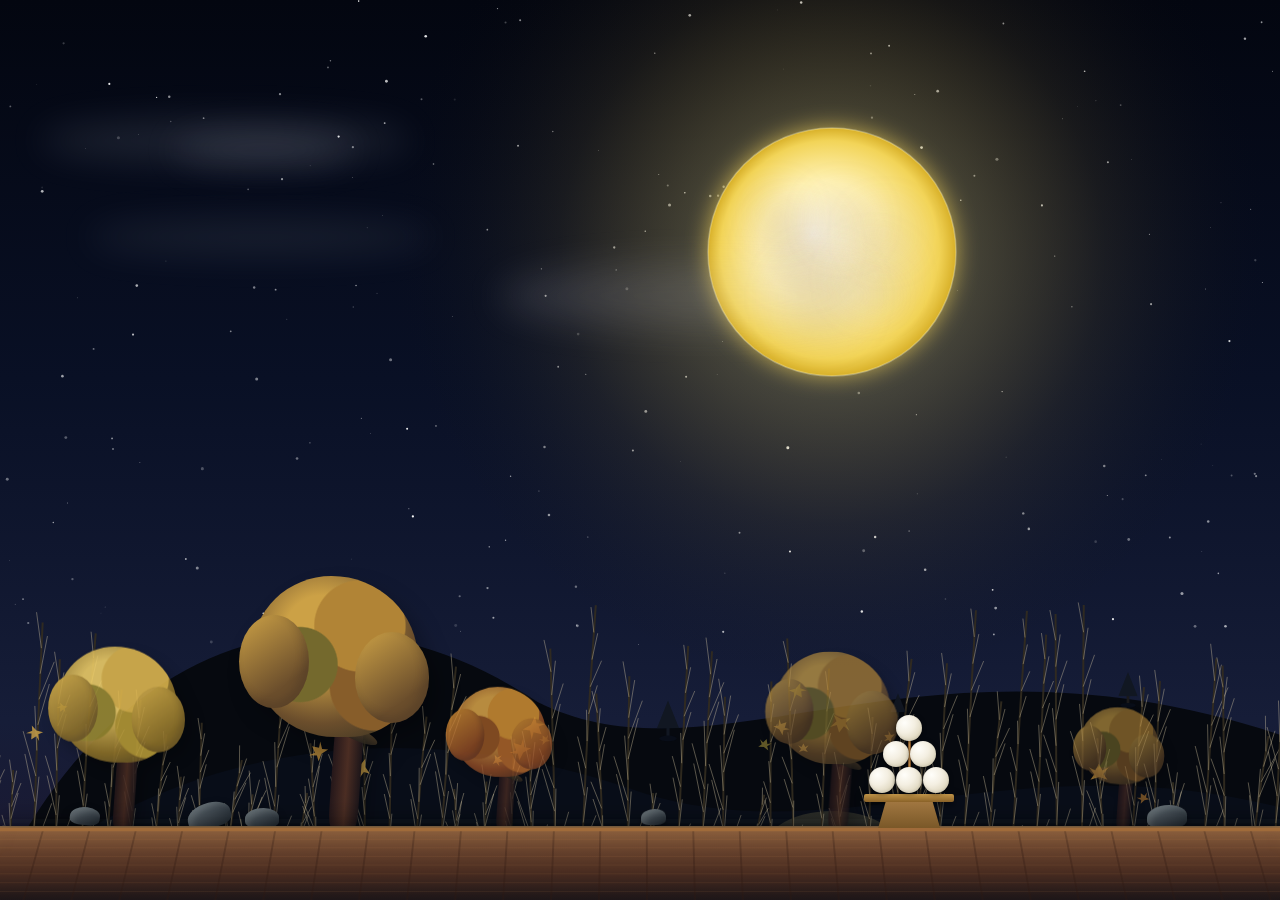
==== index.html @ a3f13ade "Add files via upload" ====
<!DOCTYPE html>
<html lang="ja">
<head>
  <meta charset="UTF-8">
  <meta name="viewport" content="width=device-width, initial-scale=1.0">
  <title>月見</title>
  <meta name="description" content="秋の夜、月明かりに照らされた山と田んぼとススキの風景。">
  <meta name="author" content="hamusata">
  <link rel="preconnect" href="https://fonts.googleapis.com">
  <link href="https://fonts.googleapis.com/css2?family=Shippori+Mincho:wght@800&display=swap" rel="stylesheet">
  <link rel="stylesheet" href="style.css">
</head>
<body>

  <canvas id="sky"></canvas>

  <div class="title-wrap" aria-hidden="true">
    <span>お</span><span>月</span><span>見</span>
  </div>

  <div class="tree" aria-hidden="true">
    <div class="tree-crown"></div>
    <div class="tree-trunk"></div>
    <span class="tree-branch tree-branch-one"></span>
    <span class="tree-branch tree-branch-two"></span>
    <span class="tree-branch tree-branch-three"></span>
    <span class="tree-branch tree-branch-four"></span>
    <span class="tree-branch tree-branch-five"></span>
  </div>

  <div class="tree tree-front-two" aria-hidden="true">
    <div class="tree-crown"></div>
    <div class="tree-trunk"></div>
    <span class="tree-branch tree-branch-one"></span>
    <span class="tree-branch tree-branch-three"></span>
  </div>

  <div class="tree tree-front-three" aria-hidden="true">
    <div class="tree-crown"></div>
    <div class="tree-trunk"></div>
    <span class="tree-branch tree-branch-two"></span>
    <span class="tree-branch tree-branch-four"></span>
  </div>

  <div class="tree tree-front-four" aria-hidden="true">
    <div class="tree-crown"></div>
    <div class="tree-trunk"></div>
    <span class="tree-branch tree-branch-one"></span>
    <span class="tree-branch tree-branch-four"></span>
  </div>

  <div class="tree tree-front-five" aria-hidden="true">
    <div class="tree-crown"></div>
    <div class="tree-trunk"></div>
    <span class="tree-branch tree-branch-two"></span>
    <span class="tree-branch tree-branch-three"></span>
  </div>

  <div class="rocks" aria-hidden="true">
    <span class="rock rock-one"></span>
    <span class="rock rock-two"></span>
    <span class="rock rock-three"></span>
    <span class="rock rock-four"></span>
    <span class="rock rock-five"></span>
  </div>

  <div class="mountain-trees" aria-hidden="true">
    <span class="hill-tree hill-tree-one"></span>
    <span class="hill-tree hill-tree-two"></span>
    <span class="hill-tree hill-tree-three"></span>
  </div>

  <div class="engawa" aria-hidden="true">
    <div class="engawa-rail"></div>
    <div class="engawa-floor"></div>
  </div>

  <div class="sanbo-wrap">
    <div class="sanbo-set">
      <div class="dango-tower">
        <div class="dango-row"><span class="dango"></span></div>
        <div class="dango-row"><span class="dango"></span><span class="dango"></span></div>
        <div class="dango-row"><span class="dango"></span><span class="dango"></span><span class="dango"></span></div>
      </div>
      <div class="sanbo-tray"></div>
      <div class="sanbo-skirt"></div>
    </div>
  </div>

  <script src="script.js"></script>
</body>
</html>
---- style.css ----
@import url('https://fonts.googleapis.com/css2?family=Shippori+Mincho:wght@800&display=swap');

*, *::before, *::after {
  box-sizing: border-box;
  margin: 0;
  padding: 0;
}

html, body {
  width: 100%;
  height: 100%;
  overflow: hidden;
  background: #030610;
}

#sky {
  position: fixed;
  inset: 0;
  width: 100vw;
  height: 100vh;
}

.title-wrap {
  position: fixed;
  top: 50%;
  left: 50%;
  transform: translate(-50%, -50%);
  z-index: 20;
  display: flex;
  flex-direction: column;
  align-items: center;
  font-family: 'Shippori Mincho', 'Yu Mincho', serif;
  font-weight: 800;
  font-size: clamp(2.4rem, 7vw, 4rem);
  color: #fdf5d0;
  letter-spacing: 0.18em;
  text-shadow:
    0 0 36px rgba(255, 228, 110, 0.95),
    0 0 12px rgba(255, 240, 180, 0.5),
    0 4px 8px rgba(0, 0, 0, 0.7);
  pointer-events: none;
  animation: titleShow 4.5s ease forwards;
}

.title-wrap span { display: block; line-height: 1.2; }

@keyframes titleShow {
  0%   { opacity: 0; }
  18%  { opacity: 1; }
  72%  { opacity: 1; }
  100% { opacity: 0; }
}

.tree {
  position: fixed;
  z-index: 2;
  left: 19%;
  bottom: 8vh;
  width: clamp(100px, 15vw, 180px);
  height: clamp(150px, 28vh, 260px);
  pointer-events: none;
  filter: drop-shadow(10px 12px 10px rgba(0, 0, 0, 0.28));
}

.tree-front-two {
  left: 4%;
  transform: scale(0.72);
  transform-origin: bottom left;
  opacity: 0.88;
}

.tree-front-three {
  left: 35%;
  transform: scale(0.56);
  transform-origin: bottom left;
  opacity: 0.78;
}

.tree-front-four {
  left: 60%;
  transform: scale(0.7);
  transform-origin: bottom left;
  opacity: 0.7;
}

.tree-front-five {
  left: 84%;
  transform: scale(0.48);
  transform-origin: bottom left;
  opacity: 0.62;
}

.tree-front-two .tree-crown {
  background:
    radial-gradient(circle at 25% 57%, #9b8b32 0 25%, transparent 26%),
    radial-gradient(circle at 65% 28%, #e0b84e 0 29%, transparent 30%),
    radial-gradient(circle at 76% 68%, #b89b38 0 27%, transparent 28%),
    radial-gradient(circle at 42% 35%, #f0cf68 0 26%, #92752c 64%, #3a321e 100%);
}

.tree-front-two .tree-crown::before,
.tree-front-two .tree-crown::after {
  background: linear-gradient(145deg, #e0b84e, #92752c 72%);
}

.tree-front-three .tree-crown {
  background:
    radial-gradient(circle at 27% 56%, #a15b27 0 25%, transparent 26%),
    radial-gradient(circle at 65% 30%, #e09a38 0 29%, transparent 30%),
    radial-gradient(circle at 75% 67%, #bd6e2d 0 27%, transparent 28%),
    radial-gradient(circle at 42% 34%, #eab04d 0 26%, #9a5127 64%, #33251d 100%);
}

.tree-front-three .tree-crown::before,
.tree-front-three .tree-crown::after {
  background: linear-gradient(145deg, #e09a38, #9a5127 72%);
}

.tree-trunk {
  position: absolute;
  z-index: 1;
  left: 47%;
  bottom: 0;
  width: 16%;
  height: 58%;
  border-radius: 45% 45% 12% 12%;
  background: linear-gradient(90deg, #24171a, #4b2d23 52%, #1c1519);
  transform-origin: bottom center;
  transform: rotate(4deg);
  animation: trunkSway 5s ease-in-out infinite;
}

@keyframes trunkSway {
  0%, 100% { transform: rotate(3deg); }
  50% { transform: rotate(5deg); }
}

.tree-back {
  left: 78%;
  bottom: 8vh;
  width: clamp(78px, 11vw, 132px);
  height: clamp(112px, 21vh, 192px);
  opacity: 0.72;
  transform: scale(0.82);
  transform-origin: bottom center;
  z-index: 2;
}

.tree-crown {
  position: absolute;
  z-index: 3;
  top: 0;
  left: 5%;
  width: 92%;
  height: 64%;
  border-radius: 48% 52% 42% 50%;
  background:
    radial-gradient(circle at 29% 55%, #74692d 0 25%, transparent 26%),
    radial-gradient(circle at 65% 31%, #b18436 0 29%, transparent 30%),
    radial-gradient(circle at 74% 68%, #875d2a 0 27%, transparent 28%),
    radial-gradient(circle at 42% 35%, #cca146 0 26%, #6b4e2c 64%, #29291e 100%);
}

.tree-crown::before,
.tree-crown::after {
  content: '';
  position: absolute;
  z-index: 0;
  border-radius: 50%;
  background: linear-gradient(145deg, #cca146, #6b4e2c 72%);
  box-shadow: inset -5px -6px 9px rgba(38, 27, 29, 0.22);
}

.tree-crown::before {
  left: -8%;
  top: 24%;
  width: 42%;
  height: 58%;
}

.tree-crown::after {
  right: -7%;
  top: 35%;
  width: 45%;
  height: 56%;
}

.tree-branch {
  position: absolute;
  z-index: 1;
  height: 5%;
  border-radius: 50%;
  background: linear-gradient(180deg, #59452b, #29251d);
  opacity: 0.78;
  transform-origin: left center;
}

.tree-branch-one { left: 45%; top: 32%; width: 34%; transform: rotate(-25deg); }
.tree-branch-two { left: 49%; top: 40%; width: 32%; transform: rotate(-8deg); }
.tree-branch-three { left: 51%; top: 48%; width: 35%; transform: rotate(12deg); }
.tree-branch-four { left: 48%; top: 55%; width: 29%; transform: rotate(25deg); }
.tree-branch-five { left: 43%; top: 38%; width: 27%; transform: rotate(164deg); }

.rocks {
  position: fixed;
  z-index: 2;
  left: 0;
  right: 0;
  bottom: 8vh;
  height: 9vh;
  pointer-events: none;
}

.rock {
  position: absolute;
  display: block;
  border-radius: 55% 45% 35% 30%;
  background: linear-gradient(145deg, #657078 0%, #3d464e 58%, #202830 100%);
  box-shadow: inset 5px 4px 5px rgba(210, 220, 212, 0.12), 0 4px 8px rgba(0, 0, 0, 0.42);
}

.rock-one { left: 31%; bottom: 1px; width: 44px; height: 25px; transform: rotate(-8deg); }
.rock-two { left: 36%; bottom: 0; width: 25px; height: 16px; transform: rotate(12deg); }
.rock-three { right: 17%; bottom: 2px; width: 34px; height: 20px; transform: rotate(-14deg); }
.rock-four { left: 55%; bottom: 1px; width: 30px; height: 18px; }
.rock-five { left: 72%; bottom: 3px; width: 40px; height: 23px; }

.mountain-trees {
  position: fixed;
  z-index: 1;
  inset: 0;
  pointer-events: none;
}

.hill-tree {
  position: absolute;
  width: 4px;
  height: 25px;
  background: #111722;
  transform-origin: bottom center;
}

.hill-tree::after {
  content: '';
  position: absolute;
  left: 50%;
  bottom: -4px;
  width: 22px;
  height: 7px;
  transform: translateX(-50%);
  border-radius: 50%;
  background: #080d18;
}

.hill-tree::before {
  content: '';
  position: absolute;
  left: 50%;
  bottom: 12px;
  width: 28px;
  height: 35px;
  transform: translateX(-50%);
  clip-path: polygon(50% 0, 100% 100%, 0 100%);
  background: #111722;
}

.hill-tree-one { left: 52%; bottom: 15vh; transform: scale(0.8); }
.hill-tree-two { left: 70%; bottom: 31vh; transform: scale(0.55); }
.hill-tree-three { left: 88%; bottom: 24vh; transform: scale(0.7); }

.hill-tree-two { background: #151a1d; }
.hill-tree-three { background: #1b1a1b; }

.engawa {
  position: fixed;
  z-index: 5;
  left: 0;
  right: 0;
  bottom: 0;
  height: 9vh;
  min-height: 52px;
  pointer-events: none;
  perspective: 420px;
}

.engawa-floor {
  position: absolute;
  inset: 7% -2vw -1px;
  transform: rotateX(11deg);
  transform-origin: bottom;
  background:
    repeating-linear-gradient(90deg, rgba(45, 24, 17, 0.3) 0 2px, transparent 2px 48px),
    repeating-linear-gradient(0deg, rgba(224, 157, 82, 0.08) 0 1px, transparent 1px 9px),
    linear-gradient(180deg, #805537 0%, #4b2d21 58%, #1a1417 100%);
  border-top: 4px solid #a06b3a;
  box-shadow: 0 -10px 24px rgba(0, 0, 0, 0.32), inset 0 8px 16px rgba(255, 204, 127, 0.08);
}

.engawa-rail {
  position: absolute;
  left: -2vw;
  right: -2vw;
  top: 9%;
  height: 13px;
  background: linear-gradient(180deg, #bd8245, #704429 55%, #3b241d);
  border-top: 2px solid rgba(255, 214, 145, 0.42);
  box-shadow: 0 5px 12px rgba(0, 0, 0, 0.55);
}

.sanbo-wrap {
  position: fixed;
  bottom: 8vh;
  left: 74%;
  transform: translateX(-50%);
  z-index: 8;
  display: flex;
  justify-content: center;
}

.sanbo-set {
  display: flex;
  flex-direction: column;
  align-items: center;
}

.dango-tower {
  position: relative;
  display: flex;
  flex-direction: column;
  align-items: center;
  gap: 0;
  margin-bottom: 1px;
}

.dango-tower::before {
  content: '';
  position: absolute;
  z-index: 0;
  top: 8px;
  bottom: 5px;
  width: 3px;
  border-radius: 2px;
  background: linear-gradient(90deg, #6b411e, #d29a54 45%, #70431e);
  box-shadow: 1px 1px 2px rgba(0, 0, 0, 0.45);
}

.dango-row { position: relative; z-index: 1; display: flex; gap: 1px; }

.dango {
  display: block;
  width: clamp(19px, 3vw, 26px);
  height: clamp(19px, 3vw, 26px);
  border-radius: 50%;
  background: radial-gradient(
    circle at 33% 30%,
    #fffefa 0%,
    #f4efe2 40%,
    #ddd5bc 78%,
    #c8be9e 100%
  );
  box-shadow: 0 1px 4px rgba(0,0,0,0.52), inset 0 -1px 3px rgba(0,0,0,0.1);
}

.sanbo-tray {
  width: clamp(68px, 10vw, 90px);
  height: 8px;
  background: linear-gradient(180deg, #c09448 0%, #8a6228 100%);
  border-radius: 2px;
  box-shadow: 0 3px 8px rgba(0,0,0,0.6);
  margin-top: 0;
}

.sanbo-skirt {
  width: clamp(48px, 7.5vw, 62px);
  height: clamp(18px, 3vw, 26px);
  background: linear-gradient(180deg, #a07640 0%, #7a5828 100%);
  clip-path: polygon(12% 0%, 88% 0%, 100% 100%, 0% 100%);
  box-shadow: 0 4px 10px rgba(0,0,0,0.45);
}

@media (max-width: 480px) {
  .title-wrap { font-size: 2rem; }
  .tree { left: 4%; bottom: 9vh; transform: scale(0.8); transform-origin: bottom left; }
  .tree { bottom: 6vh; }
  .tree-front-two { left: -8%; }
  .tree-front-three { left: 20%; }
  .tree-front-four { left: 47%; }
  .tree-front-five { left: 76%; }
  .hill-tree-one { bottom: 18vh; }
  .hill-tree-two { bottom: 30vh; }
  .hill-tree-three { bottom: 25vh; }
  .engawa { height: 8vh; min-height: 48px; }
  .sanbo-wrap { bottom: 7vh; left: 73%; }
}
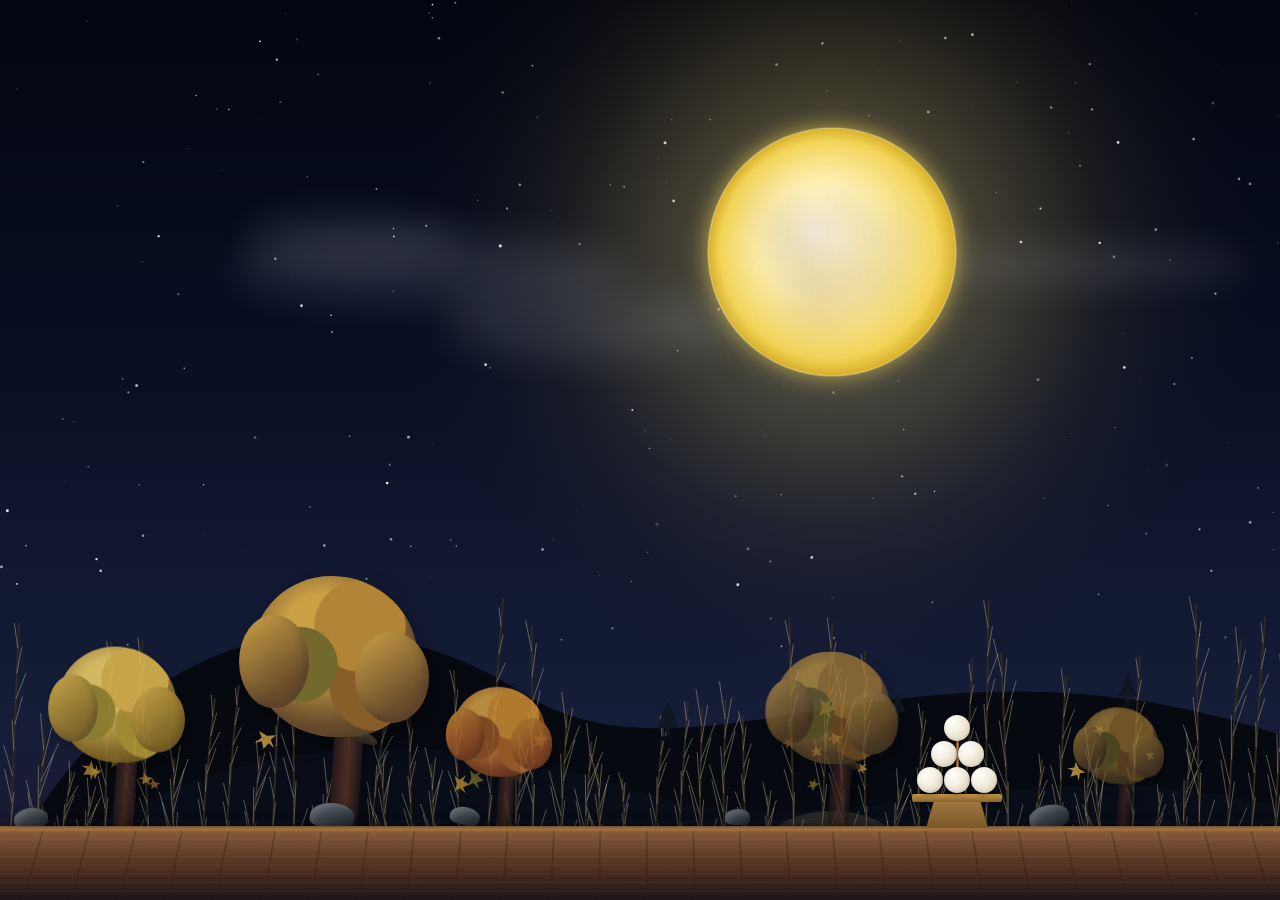
==== commit 8a29d646: "Refactor code structure for improved readability and maintainability" ====
--- a/index.html
+++ b/index.html
@@ -3,9 +3,27 @@
 <head>
   <meta charset="UTF-8">
   <meta name="viewport" content="width=device-width, initial-scale=1.0">
-  <title>月見</title>
-  <meta name="description" content="秋の夜、月明かりに照らされた山と田んぼとススキの風景。">
+  <title>月見 | お月見できるページ</title>
+  <meta name="description" content="秋の夜、月明かりに照らされた山と田んぼとススキの風景を楽しめる、お月見のページです。">
+  <meta name="description" lang="en" content="Enjoy a peaceful Japanese moon-viewing scene with mountains, rice fields, pampas grass, and moonlight on an autumn night.">
+  <meta name="keywords" content="お月見, 月見, 秋の夜, 月, 月明かり, ススキ, 日本の秋, tsukimi, moon viewing, Japanese autumn">
+  <meta name="robots" content="index, follow">
   <meta name="author" content="hamusata">
+  <link rel="canonical" href="https://hamuzon-jp.f5.si/tsukimi/">
+  <meta property="og:locale" content="ja_JP">
+  <meta property="og:locale:alternate" content="en_US">
+  <meta property="og:type" content="website">
+  <meta property="og:title" content="月見 | お月見できるページ">
+  <meta property="og:description" content="秋の夜、月明かりに照らされた山と田んぼとススキの風景を楽しめる、お月見のページです。">
+  <meta property="og:url" content="https://hamuzon-jp.f5.si/tsukimi/">
+  <meta property="og:image" content="https://hamuzon-jp.f5.si/tsukimi/og-Image.png">
+  <meta property="og:image:alt" content="月明かりに照らされた秋の夜のお月見風景">
+  <meta property="og:site_name" content="月見">
+  <meta name="twitter:card" content="summary">
+  <meta name="twitter:title" content="月見 | お月見できるページ">
+  <meta name="twitter:description" content="秋の夜、月明かりに照らされた山と田んぼとススキの風景を楽しめる、お月見のページです。">
+  <meta name="twitter:image" content="https://hamuzon-jp.f5.si/tsukimi/og-Image.png">
+  <meta name="twitter:image:alt" content="月明かりに照らされた秋の夜のお月見風景">
   <link rel="preconnect" href="https://fonts.googleapis.com">
   <link href="https://fonts.googleapis.com/css2?family=Shippori+Mincho:wght@800&display=swap" rel="stylesheet">
   <link rel="stylesheet" href="style.css">
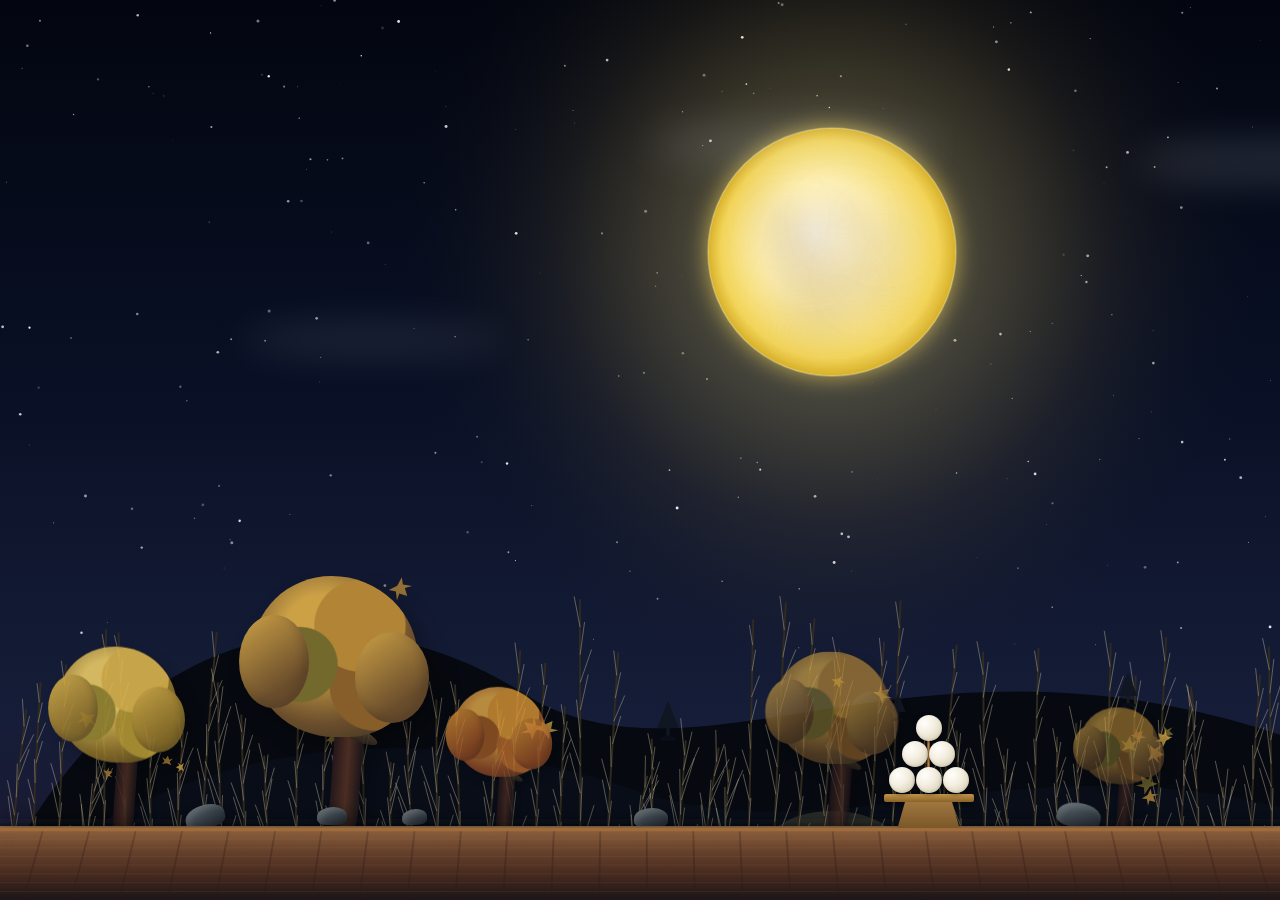
==== commit c9cf5edd: "Update title for moon-viewing page" ====
--- a/index.html
+++ b/index.html
@@ -3,7 +3,7 @@
 <head>
   <meta charset="UTF-8">
   <meta name="viewport" content="width=device-width, initial-scale=1.0">
-  <title>月見 | お月見できるページ</title>
+  <title>お月見 — TSUKIMI</title>
   <meta name="description" content="秋の夜、月明かりに照らされた山と田んぼとススキの風景を楽しめる、お月見のページです。">
   <meta name="description" lang="en" content="Enjoy a peaceful Japanese moon-viewing scene with mountains, rice fields, pampas grass, and moonlight on an autumn night.">
   <meta name="keywords" content="お月見, 月見, 秋の夜, 月, 月明かり, ススキ, 日本の秋, tsukimi, moon viewing, Japanese autumn">
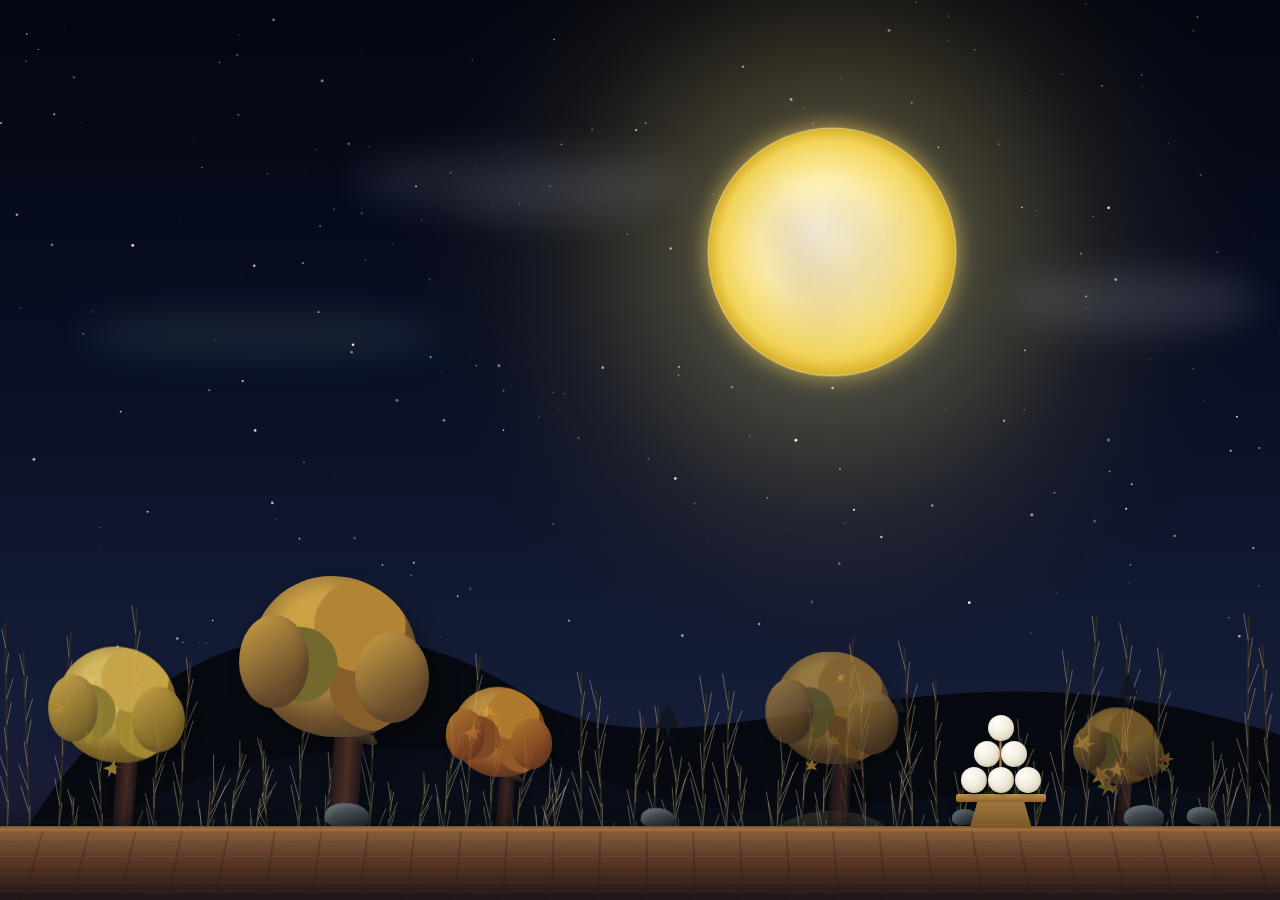
==== commit 56538fcd: "Format HTML and JavaScript for readability" ====
--- a/index.html
+++ b/index.html
@@ -1,110 +1,145 @@
-<!DOCTYPE html>
+<!doctype html>
 <html lang="ja">
-<head>
-  <meta charset="UTF-8">
-  <meta name="viewport" content="width=device-width, initial-scale=1.0">
-  <title>お月見 — TSUKIMI</title>
-  <meta name="description" content="秋の夜、月明かりに照らされた山と田んぼとススキの風景を楽しめる、お月見のページです。">
-  <meta name="description" lang="en" content="Enjoy a peaceful Japanese moon-viewing scene with mountains, rice fields, pampas grass, and moonlight on an autumn night.">
-  <meta name="keywords" content="お月見, 月見, 秋の夜, 月, 月明かり, ススキ, 日本の秋, tsukimi, moon viewing, Japanese autumn">
-  <meta name="robots" content="index, follow">
-  <meta name="author" content="hamusata">
-  <link rel="canonical" href="https://hamuzon-jp.f5.si/tsukimi/">
-  <meta property="og:locale" content="ja_JP">
-  <meta property="og:locale:alternate" content="en_US">
-  <meta property="og:type" content="website">
-  <meta property="og:title" content="月見 | お月見できるページ">
-  <meta property="og:description" content="秋の夜、月明かりに照らされた山と田んぼとススキの風景を楽しめる、お月見のページです。">
-  <meta property="og:url" content="https://hamuzon-jp.f5.si/tsukimi/">
-  <meta property="og:image" content="https://hamuzon-jp.f5.si/tsukimi/og-Image.png">
-  <meta property="og:image:alt" content="月明かりに照らされた秋の夜のお月見風景">
-  <meta property="og:site_name" content="月見">
-  <meta name="twitter:card" content="summary">
-  <meta name="twitter:title" content="月見 | お月見できるページ">
-  <meta name="twitter:description" content="秋の夜、月明かりに照らされた山と田んぼとススキの風景を楽しめる、お月見のページです。">
-  <meta name="twitter:image" content="https://hamuzon-jp.f5.si/tsukimi/og-Image.png">
-  <meta name="twitter:image:alt" content="月明かりに照らされた秋の夜のお月見風景">
-  <link rel="preconnect" href="https://fonts.googleapis.com">
-  <link href="https://fonts.googleapis.com/css2?family=Shippori+Mincho:wght@800&display=swap" rel="stylesheet">
-  <link rel="stylesheet" href="style.css">
-</head>
-<body>
+  <head>
+    <meta charset="UTF-8" />
+    <meta name="viewport" content="width=device-width, initial-scale=1.0" />
+    <title>お月見 — TSUKIMI</title>
+    <meta
+      name="description"
+      content="秋の夜、月明かりに照らされた山と田んぼとススキの風景を楽しめる、お月見のページです。"
+    />
+    <meta
+      name="description"
+      lang="en"
+      content="Enjoy a peaceful Japanese moon-viewing scene with mountains, rice fields, pampas grass, and moonlight on an autumn night."
+    />
+    <meta
+      name="keywords"
+      content="お月見, 月見, 秋の夜, 月, 月明かり, ススキ, 日本の秋, tsukimi, moon viewing, Japanese autumn"
+    />
+    <meta name="robots" content="index, follow" />
+    <meta name="author" content="hamusata" />
+    <link rel="canonical" href="https://hamuzon-jp.f5.si/tsukimi/" />
+    <meta property="og:locale" content="ja_JP" />
+    <meta property="og:locale:alternate" content="en_US" />
+    <meta property="og:type" content="website" />
+    <meta property="og:title" content="月見 | お月見できるページ" />
+    <meta
+      property="og:description"
+      content="秋の夜、月明かりに照らされた山と田んぼとススキの風景を楽しめる、お月見のページです。"
+    />
+    <meta property="og:url" content="https://hamuzon-jp.f5.si/tsukimi/" />
+    <meta
+      property="og:image"
+      content="https://hamuzon-jp.f5.si/tsukimi/og-Image.png"
+    />
+    <meta
+      property="og:image:alt"
+      content="月明かりに照らされた秋の夜のお月見風景"
+    />
+    <meta property="og:site_name" content="月見" />
+    <meta name="twitter:card" content="summary" />
+    <meta name="twitter:title" content="月見 | お月見できるページ" />
+    <meta
+      name="twitter:description"
+      content="秋の夜、月明かりに照らされた山と田んぼとススキの風景を楽しめる、お月見のページです。"
+    />
+    <meta
+      name="twitter:image"
+      content="https://hamuzon-jp.f5.si/tsukimi/og-Image.png"
+    />
+    <meta
+      name="twitter:image:alt"
+      content="月明かりに照らされた秋の夜のお月見風景"
+    />
+    <link rel="preconnect" href="https://fonts.googleapis.com" />
+    <link
+      href="https://fonts.googleapis.com/css2?family=Shippori+Mincho:wght@800&display=swap"
+      rel="stylesheet"
+    />
+    <link rel="stylesheet" href="style.css" />
+  </head>
+  <body>
+    <canvas id="sky"></canvas>
 
-  <canvas id="sky"></canvas>
+    <div class="title-wrap" aria-hidden="true">
+      <span>お</span><span>月</span><span>見</span>
+    </div>
 
-  <div class="title-wrap" aria-hidden="true">
-    <span>お</span><span>月</span><span>見</span>
-  </div>
+    <div class="tree" aria-hidden="true">
+      <div class="tree-crown"></div>
+      <div class="tree-trunk"></div>
+      <span class="tree-branch tree-branch-one"></span>
+      <span class="tree-branch tree-branch-two"></span>
+      <span class="tree-branch tree-branch-three"></span>
+      <span class="tree-branch tree-branch-four"></span>
+      <span class="tree-branch tree-branch-five"></span>
+    </div>
 
-  <div class="tree" aria-hidden="true">
-    <div class="tree-crown"></div>
-    <div class="tree-trunk"></div>
-    <span class="tree-branch tree-branch-one"></span>
-    <span class="tree-branch tree-branch-two"></span>
-    <span class="tree-branch tree-branch-three"></span>
-    <span class="tree-branch tree-branch-four"></span>
-    <span class="tree-branch tree-branch-five"></span>
-  </div>
+    <div class="tree tree-front-two" aria-hidden="true">
+      <div class="tree-crown"></div>
+      <div class="tree-trunk"></div>
+      <span class="tree-branch tree-branch-one"></span>
+      <span class="tree-branch tree-branch-three"></span>
+    </div>
 
-  <div class="tree tree-front-two" aria-hidden="true">
-    <div class="tree-crown"></div>
-    <div class="tree-trunk"></div>
-    <span class="tree-branch tree-branch-one"></span>
-    <span class="tree-branch tree-branch-three"></span>
-  </div>
+    <div class="tree tree-front-three" aria-hidden="true">
+      <div class="tree-crown"></div>
+      <div class="tree-trunk"></div>
+      <span class="tree-branch tree-branch-two"></span>
+      <span class="tree-branch tree-branch-four"></span>
+    </div>
 
-  <div class="tree tree-front-three" aria-hidden="true">
-    <div class="tree-crown"></div>
-    <div class="tree-trunk"></div>
-    <span class="tree-branch tree-branch-two"></span>
-    <span class="tree-branch tree-branch-four"></span>
-  </div>
+    <div class="tree tree-front-four" aria-hidden="true">
+      <div class="tree-crown"></div>
+      <div class="tree-trunk"></div>
+      <span class="tree-branch tree-branch-one"></span>
+      <span class="tree-branch tree-branch-four"></span>
+    </div>
 
-  <div class="tree tree-front-four" aria-hidden="true">
-    <div class="tree-crown"></div>
-    <div class="tree-trunk"></div>
-    <span class="tree-branch tree-branch-one"></span>
-    <span class="tree-branch tree-branch-four"></span>
-  </div>
+    <div class="tree tree-front-five" aria-hidden="true">
+      <div class="tree-crown"></div>
+      <div class="tree-trunk"></div>
+      <span class="tree-branch tree-branch-two"></span>
+      <span class="tree-branch tree-branch-three"></span>
+    </div>
 
-  <div class="tree tree-front-five" aria-hidden="true">
-    <div class="tree-crown"></div>
-    <div class="tree-trunk"></div>
-    <span class="tree-branch tree-branch-two"></span>
-    <span class="tree-branch tree-branch-three"></span>
-  </div>
+    <div class="rocks" aria-hidden="true">
+      <span class="rock rock-one"></span>
+      <span class="rock rock-two"></span>
+      <span class="rock rock-three"></span>
+      <span class="rock rock-four"></span>
+      <span class="rock rock-five"></span>
+    </div>
 
-  <div class="rocks" aria-hidden="true">
-    <span class="rock rock-one"></span>
-    <span class="rock rock-two"></span>
-    <span class="rock rock-three"></span>
-    <span class="rock rock-four"></span>
-    <span class="rock rock-five"></span>
-  </div>
+    <div class="mountain-trees" aria-hidden="true">
+      <span class="hill-tree hill-tree-one"></span>
+      <span class="hill-tree hill-tree-two"></span>
+      <span class="hill-tree hill-tree-three"></span>
+    </div>
 
-  <div class="mountain-trees" aria-hidden="true">
-    <span class="hill-tree hill-tree-one"></span>
-    <span class="hill-tree hill-tree-two"></span>
-    <span class="hill-tree hill-tree-three"></span>
-  </div>
+    <div class="engawa" aria-hidden="true">
+      <div class="engawa-rail"></div>
+      <div class="engawa-floor"></div>
+    </div>
 
-  <div class="engawa" aria-hidden="true">
-    <div class="engawa-rail"></div>
-    <div class="engawa-floor"></div>
-  </div>
+    <div class="sanbo-wrap">
+      <div class="sanbo-set">
+        <div class="dango-tower">
+          <div class="dango-row"><span class="dango"></span></div>
+          <div class="dango-row">
+            <span class="dango"></span><span class="dango"></span>
+          </div>
+          <div class="dango-row">
+            <span class="dango"></span><span class="dango"></span
+            ><span class="dango"></span>
+          </div>
+        </div>
+        <div class="sanbo-tray"></div>
+        <div class="sanbo-skirt"></div>
+      </div>
+    </div>
 
-  <div class="sanbo-wrap">
-    <div class="sanbo-set">
-      <div class="dango-tower">
-        <div class="dango-row"><span class="dango"></span></div>
-        <div class="dango-row"><span class="dango"></span><span class="dango"></span></div>
-        <div class="dango-row"><span class="dango"></span><span class="dango"></span><span class="dango"></span></div>
-      </div>
-      <div class="sanbo-tray"></div>
-      <div class="sanbo-skirt"></div>
-    </div>
-  </div>
-
-  <script src="script.js"></script>
-</body>
+    <script src="script.js"></script>
+  </body>
 </html>
--- a/style.css
+++ b/style.css
@@ -1,12 +1,15 @@
-@import url('https://fonts.googleapis.com/css2?family=Shippori+Mincho:wght@800&display=swap');
-
-*, *::before, *::after {
+@import url("https://fonts.googleapis.com/css2?family=Shippori+Mincho:wght@800&display=swap");
+
+*,
+*::before,
+*::after {
   box-sizing: border-box;
   margin: 0;
   padding: 0;
 }
 
-html, body {
+html,
+body {
   width: 100%;
   height: 100%;
   overflow: hidden;
@@ -29,7 +32,7 @@
   display: flex;
   flex-direction: column;
   align-items: center;
-  font-family: 'Shippori Mincho', 'Yu Mincho', serif;
+  font-family: "Shippori Mincho", "Yu Mincho", serif;
   font-weight: 800;
   font-size: clamp(2.4rem, 7vw, 4rem);
   color: #fdf5d0;
@@ -42,13 +45,24 @@
   animation: titleShow 4.5s ease forwards;
 }
 
-.title-wrap span { display: block; line-height: 1.2; }
+.title-wrap span {
+  display: block;
+  line-height: 1.2;
+}
 
 @keyframes titleShow {
-  0%   { opacity: 0; }
-  18%  { opacity: 1; }
-  72%  { opacity: 1; }
-  100% { opacity: 0; }
+  0% {
+    opacity: 0;
+  }
+  18% {
+    opacity: 1;
+  }
+  72% {
+    opacity: 1;
+  }
+  100% {
+    opacity: 0;
+  }
 }
 
 .tree {
@@ -131,8 +145,13 @@
 }
 
 @keyframes trunkSway {
-  0%, 100% { transform: rotate(3deg); }
-  50% { transform: rotate(5deg); }
+  0%,
+  100% {
+    transform: rotate(3deg);
+  }
+  50% {
+    transform: rotate(5deg);
+  }
 }
 
 .tree-back {
@@ -163,7 +182,7 @@
 
 .tree-crown::before,
 .tree-crown::after {
-  content: '';
+  content: "";
   position: absolute;
   z-index: 0;
   border-radius: 50%;
@@ -195,11 +214,36 @@
   transform-origin: left center;
 }
 
-.tree-branch-one { left: 45%; top: 32%; width: 34%; transform: rotate(-25deg); }
-.tree-branch-two { left: 49%; top: 40%; width: 32%; transform: rotate(-8deg); }
-.tree-branch-three { left: 51%; top: 48%; width: 35%; transform: rotate(12deg); }
-.tree-branch-four { left: 48%; top: 55%; width: 29%; transform: rotate(25deg); }
-.tree-branch-five { left: 43%; top: 38%; width: 27%; transform: rotate(164deg); }
+.tree-branch-one {
+  left: 45%;
+  top: 32%;
+  width: 34%;
+  transform: rotate(-25deg);
+}
+.tree-branch-two {
+  left: 49%;
+  top: 40%;
+  width: 32%;
+  transform: rotate(-8deg);
+}
+.tree-branch-three {
+  left: 51%;
+  top: 48%;
+  width: 35%;
+  transform: rotate(12deg);
+}
+.tree-branch-four {
+  left: 48%;
+  top: 55%;
+  width: 29%;
+  transform: rotate(25deg);
+}
+.tree-branch-five {
+  left: 43%;
+  top: 38%;
+  width: 27%;
+  transform: rotate(164deg);
+}
 
 .rocks {
   position: fixed;
@@ -216,14 +260,44 @@
   display: block;
   border-radius: 55% 45% 35% 30%;
   background: linear-gradient(145deg, #657078 0%, #3d464e 58%, #202830 100%);
-  box-shadow: inset 5px 4px 5px rgba(210, 220, 212, 0.12), 0 4px 8px rgba(0, 0, 0, 0.42);
-}
-
-.rock-one { left: 31%; bottom: 1px; width: 44px; height: 25px; transform: rotate(-8deg); }
-.rock-two { left: 36%; bottom: 0; width: 25px; height: 16px; transform: rotate(12deg); }
-.rock-three { right: 17%; bottom: 2px; width: 34px; height: 20px; transform: rotate(-14deg); }
-.rock-four { left: 55%; bottom: 1px; width: 30px; height: 18px; }
-.rock-five { left: 72%; bottom: 3px; width: 40px; height: 23px; }
+  box-shadow:
+    inset 5px 4px 5px rgba(210, 220, 212, 0.12),
+    0 4px 8px rgba(0, 0, 0, 0.42);
+}
+
+.rock-one {
+  left: 31%;
+  bottom: 1px;
+  width: 44px;
+  height: 25px;
+  transform: rotate(-8deg);
+}
+.rock-two {
+  left: 36%;
+  bottom: 0;
+  width: 25px;
+  height: 16px;
+  transform: rotate(12deg);
+}
+.rock-three {
+  right: 17%;
+  bottom: 2px;
+  width: 34px;
+  height: 20px;
+  transform: rotate(-14deg);
+}
+.rock-four {
+  left: 55%;
+  bottom: 1px;
+  width: 30px;
+  height: 18px;
+}
+.rock-five {
+  left: 72%;
+  bottom: 3px;
+  width: 40px;
+  height: 23px;
+}
 
 .mountain-trees {
   position: fixed;
@@ -241,7 +315,7 @@
 }
 
 .hill-tree::after {
-  content: '';
+  content: "";
   position: absolute;
   left: 50%;
   bottom: -4px;
@@ -253,7 +327,7 @@
 }
 
 .hill-tree::before {
-  content: '';
+  content: "";
   position: absolute;
   left: 50%;
   bottom: 12px;
@@ -264,23 +338,40 @@
   background: #111722;
 }
 
-.hill-tree-one { left: 52%; bottom: 15vh; transform: scale(0.8); }
-.hill-tree-two { left: 70%; bottom: 31vh; transform: scale(0.55); }
-.hill-tree-three { left: 88%; bottom: 24vh; transform: scale(0.7); }
-
-.hill-tree-two { background: #151a1d; }
-.hill-tree-three { background: #1b1a1b; }
+.hill-tree-one {
+  left: 52%;
+  bottom: 15vh;
+  transform: scale(0.8);
+}
+.hill-tree-two {
+  left: 70%;
+  bottom: 31vh;
+  transform: scale(0.55);
+}
+.hill-tree-three {
+  left: 88%;
+  bottom: 24vh;
+  transform: scale(0.7);
+}
+
+.hill-tree-two {
+  background: #151a1d;
+}
+.hill-tree-three {
+  background: #1b1a1b;
+}
 
 .engawa {
   position: fixed;
   z-index: 5;
-  left: 0;
-  right: 0;
+  left: 50%;
+  width: calc(100% + clamp(64px, 12vw, 96px));
   bottom: 0;
   height: 9vh;
   min-height: 52px;
   pointer-events: none;
   perspective: 420px;
+  transform: translateX(-50%);
 }
 
 .engawa-floor {
@@ -289,11 +380,21 @@
   transform: rotateX(11deg);
   transform-origin: bottom;
   background:
-    repeating-linear-gradient(90deg, rgba(45, 24, 17, 0.3) 0 2px, transparent 2px 48px),
-    repeating-linear-gradient(0deg, rgba(224, 157, 82, 0.08) 0 1px, transparent 1px 9px),
+    repeating-linear-gradient(
+      90deg,
+      rgba(45, 24, 17, 0.3) 0 2px,
+      transparent 2px 48px
+    ),
+    repeating-linear-gradient(
+      0deg,
+      rgba(224, 157, 82, 0.08) 0 1px,
+      transparent 1px 9px
+    ),
     linear-gradient(180deg, #805537 0%, #4b2d21 58%, #1a1417 100%);
   border-top: 4px solid #a06b3a;
-  box-shadow: 0 -10px 24px rgba(0, 0, 0, 0.32), inset 0 8px 16px rgba(255, 204, 127, 0.08);
+  box-shadow:
+    0 -10px 24px rgba(0, 0, 0, 0.32),
+    inset 0 8px 16px rgba(255, 204, 127, 0.08);
 }
 
 .engawa-rail {
@@ -333,7 +434,7 @@
 }
 
 .dango-tower::before {
-  content: '';
+  content: "";
   position: absolute;
   z-index: 0;
   top: 8px;
@@ -344,7 +445,12 @@
   box-shadow: 1px 1px 2px rgba(0, 0, 0, 0.45);
 }
 
-.dango-row { position: relative; z-index: 1; display: flex; gap: 1px; }
+.dango-row {
+  position: relative;
+  z-index: 1;
+  display: flex;
+  gap: 1px;
+}
 
 .dango {
   display: block;
@@ -358,7 +464,9 @@
     #ddd5bc 78%,
     #c8be9e 100%
   );
-  box-shadow: 0 1px 4px rgba(0,0,0,0.52), inset 0 -1px 3px rgba(0,0,0,0.1);
+  box-shadow:
+    0 1px 4px rgba(0, 0, 0, 0.52),
+    inset 0 -1px 3px rgba(0, 0, 0, 0.1);
 }
 
 .sanbo-tray {
@@ -366,7 +474,7 @@
   height: 8px;
   background: linear-gradient(180deg, #c09448 0%, #8a6228 100%);
   border-radius: 2px;
-  box-shadow: 0 3px 8px rgba(0,0,0,0.6);
+  box-shadow: 0 3px 8px rgba(0, 0, 0, 0.6);
   margin-top: 0;
 }
 
@@ -375,20 +483,49 @@
   height: clamp(18px, 3vw, 26px);
   background: linear-gradient(180deg, #a07640 0%, #7a5828 100%);
   clip-path: polygon(12% 0%, 88% 0%, 100% 100%, 0% 100%);
-  box-shadow: 0 4px 10px rgba(0,0,0,0.45);
+  box-shadow: 0 4px 10px rgba(0, 0, 0, 0.45);
 }
 
 @media (max-width: 480px) {
-  .title-wrap { font-size: 2rem; }
-  .tree { left: 4%; bottom: 9vh; transform: scale(0.8); transform-origin: bottom left; }
-  .tree { bottom: 6vh; }
-  .tree-front-two { left: -8%; }
-  .tree-front-three { left: 20%; }
-  .tree-front-four { left: 47%; }
-  .tree-front-five { left: 76%; }
-  .hill-tree-one { bottom: 18vh; }
-  .hill-tree-two { bottom: 30vh; }
-  .hill-tree-three { bottom: 25vh; }
-  .engawa { height: 8vh; min-height: 48px; }
-  .sanbo-wrap { bottom: 7vh; left: 73%; }
-}
+  .title-wrap {
+    font-size: 2rem;
+  }
+  .tree {
+    left: 4%;
+    bottom: 9vh;
+    transform: scale(0.8);
+    transform-origin: bottom left;
+  }
+  .tree {
+    bottom: 6vh;
+  }
+  .tree-front-two {
+    left: -8%;
+  }
+  .tree-front-three {
+    left: 20%;
+  }
+  .tree-front-four {
+    left: 47%;
+  }
+  .tree-front-five {
+    left: 76%;
+  }
+  .hill-tree-one {
+    bottom: 18vh;
+  }
+  .hill-tree-two {
+    bottom: 30vh;
+  }
+  .hill-tree-three {
+    bottom: 25vh;
+  }
+  .engawa {
+    height: 8vh;
+    min-height: 48px;
+  }
+  .sanbo-wrap {
+    bottom: 7vh;
+    left: 73%;
+  }
+}
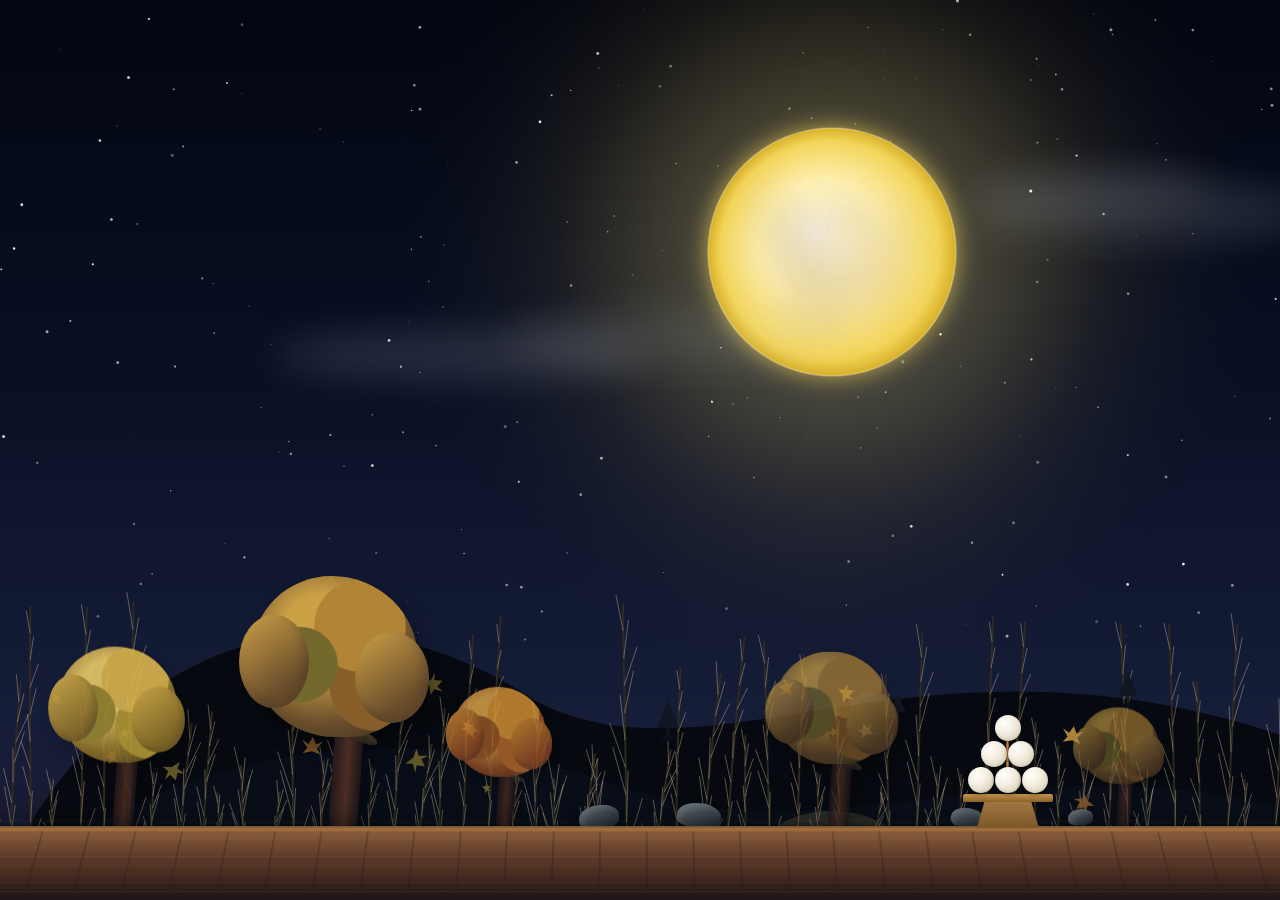
==== commit 9e69a317: "Update Open Graph and Twitter card URLs to use GitHub Pages link" ====
--- a/index.html
+++ b/index.html
@@ -28,10 +28,10 @@
       property="og:description"
       content="秋の夜、月明かりに照らされた山と田んぼとススキの風景を楽しめる、お月見のページです。"
     />
-    <meta property="og:url" content="https://hamuzon-jp.f5.si/tsukimi/" />
+    <meta property="og:url" content="https://hamuzon.github.io/tsukimi/" />
     <meta
       property="og:image"
-      content="https://hamuzon-jp.f5.si/tsukimi/og-Image.png"
+      content="https://hamuzon.github.io/tsukimi/og-Image.png"
     />
     <meta
       property="og:image:alt"
@@ -46,7 +46,7 @@
     />
     <meta
       name="twitter:image"
-      content="https://hamuzon-jp.f5.si/tsukimi/og-Image.png"
+      content="https://hamuzon.github.io/tsukimi/og-Image.png"
     />
     <meta
       name="twitter:image:alt"
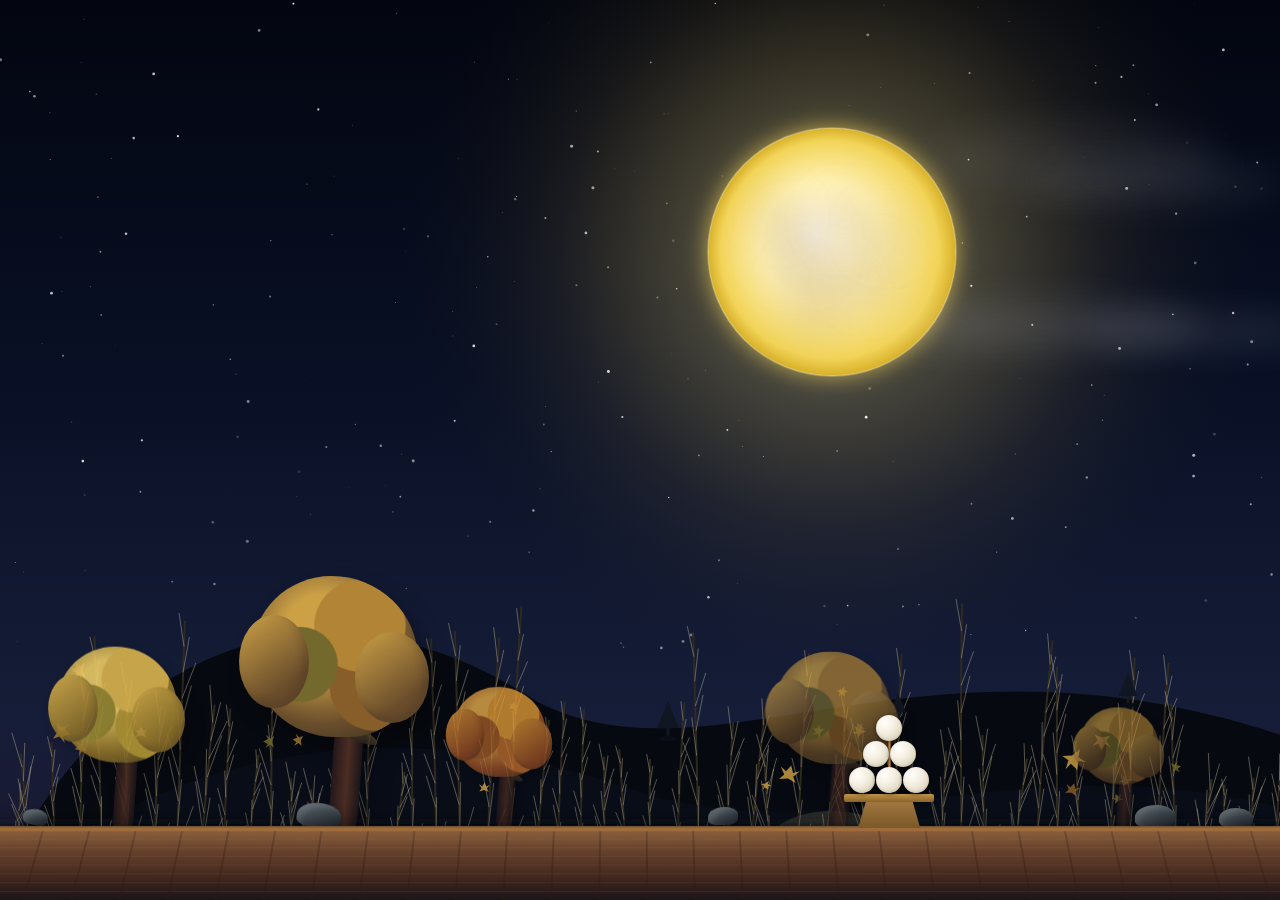
==== commit b5b5c339: "HTMLメタタグの整形とTwitterカード情報の整理" ====
--- a/index.html
+++ b/index.html
@@ -33,25 +33,13 @@
       property="og:image"
       content="https://hamuzon.github.io/tsukimi/og-Image.png"
     />
-    <meta
-      property="og:image:alt"
-      content="月明かりに照らされた秋の夜のお月見風景"
-    />
+    <meta property="og:image:alt" content="月明かりに照らされた秋の夜のお月見風景" />
     <meta property="og:site_name" content="月見" />
     <meta name="twitter:card" content="summary" />
     <meta name="twitter:title" content="月見 | お月見できるページ" />
-    <meta
-      name="twitter:description"
-      content="秋の夜、月明かりに照らされた山と田んぼとススキの風景を楽しめる、お月見のページです。"
-    />
-    <meta
-      name="twitter:image"
-      content="https://hamuzon.github.io/tsukimi/og-Image.png"
-    />
-    <meta
-      name="twitter:image:alt"
-      content="月明かりに照らされた秋の夜のお月見風景"
-    />
+    <meta name="twitter:description" content="秋の夜、月明かりに照らされた山と田んぼとススキの風景を楽しめる、お月見のページです。" />
+    <meta name="twitter:image" content="https://hamuzon.github.io/tsukimi/og-Image.png" />
+    <meta name="twitter:image:alt" content="月明かりに照らされた秋の夜のお月見風景" />
     <link rel="preconnect" href="https://fonts.googleapis.com" />
     <link
       href="https://fonts.googleapis.com/css2?family=Shippori+Mincho:wght@800&display=swap"
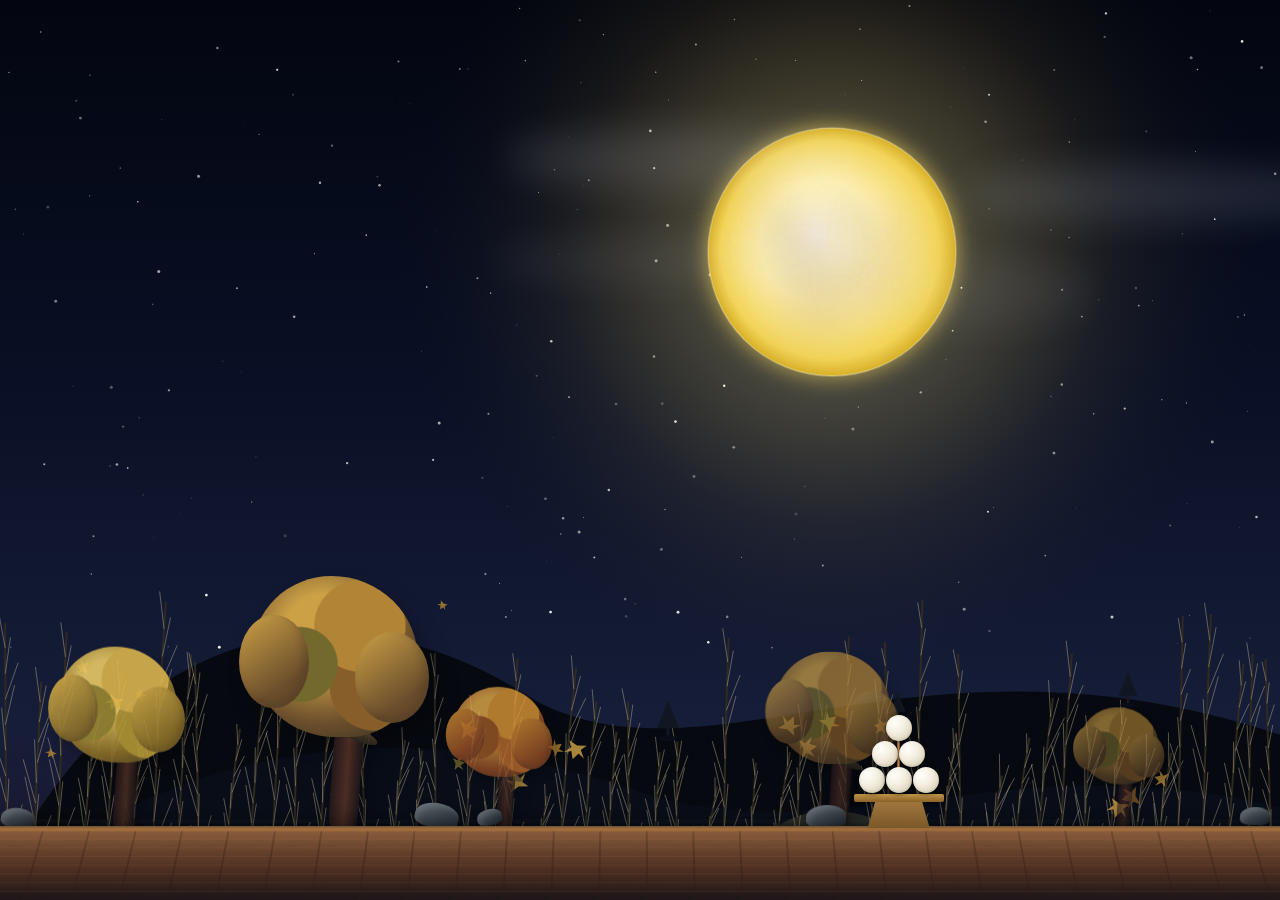
==== commit 8cf91776: "Twitterカードのタイプを「summary」から「summary_large_image」に変更" ====
--- a/index.html
+++ b/index.html
@@ -35,7 +35,7 @@
     />
     <meta property="og:image:alt" content="月明かりに照らされた秋の夜のお月見風景" />
     <meta property="og:site_name" content="月見" />
-    <meta name="twitter:card" content="summary" />
+    <meta name="twitter:card" content="summary_large_image" />
     <meta name="twitter:title" content="月見 | お月見できるページ" />
     <meta name="twitter:description" content="秋の夜、月明かりに照らされた山と田んぼとススキの風景を楽しめる、お月見のページです。" />
     <meta name="twitter:image" content="https://hamuzon.github.io/tsukimi/og-Image.png" />
